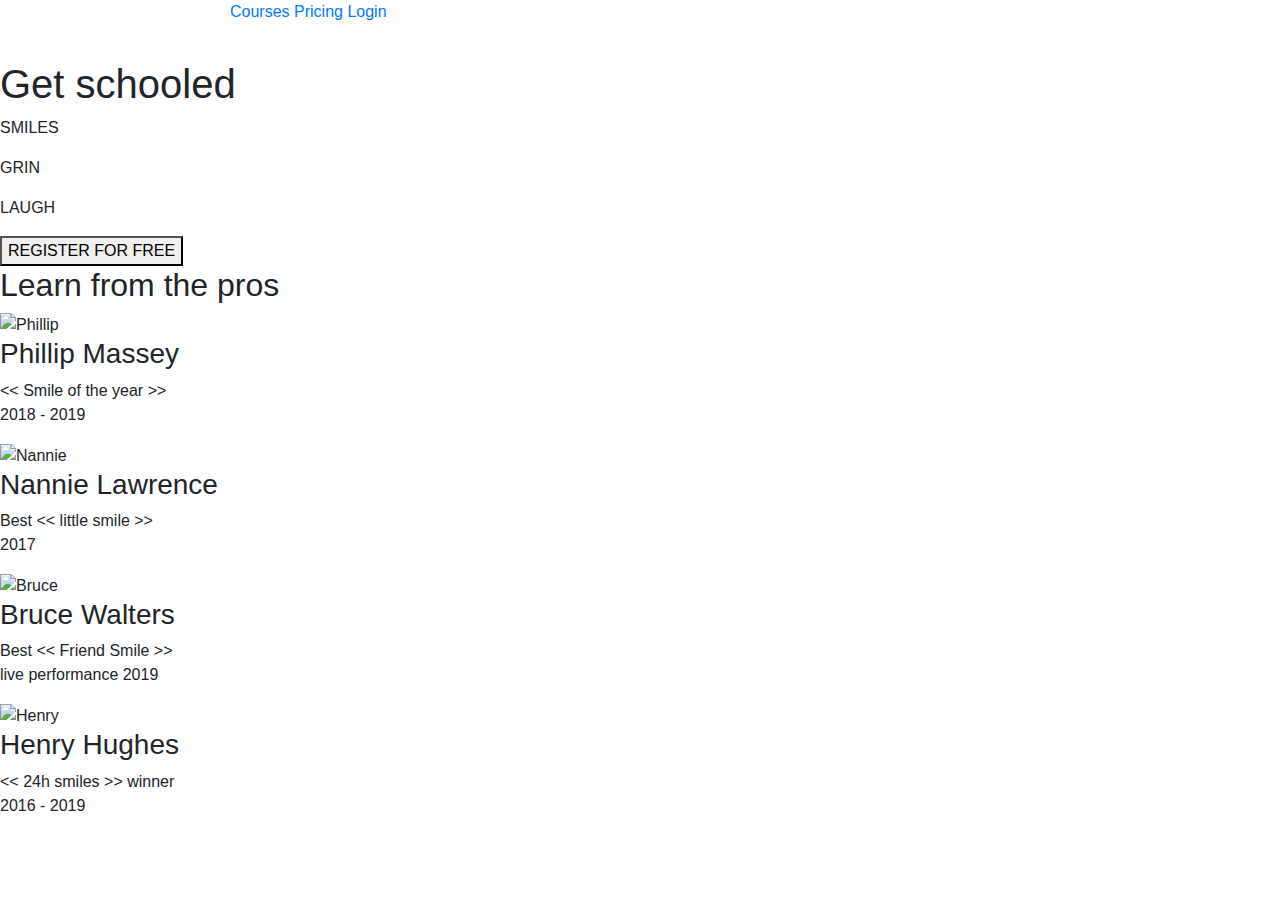
==== 0-homepage.html @ 888e7f95 "Working on homepage-1" ====
<!DOCTYPE html>
<html lang="en">
<head>
    <meta charset="UTF-8">
    <meta name="viewport" content="width=device-width, initial-scale=1.0">

    <!-- CSS import -->
    <link rel="stylesheet" href="styles.css">
    <link href="https://fonts.googleapis.com/css?family=Source+Sans+Pro&display=swap" rel="stylesheet">
    <link rel="stylesheet" href="https://stackpath.bootstrapcdn.com/bootstrap/4.4.1/css/bootstrap.min.css" integrity="sha384-Vkoo8x4CGsO3+Hhxv8T/Q5PaXtkKtu6ug5TOeNV6gBiFeWPGFN9MuhOf23Q9Ifjh" crossorigin="anonymous">
</head>
<body>
    <header>
        <div class="nav">
            <div class="nav1">
            <!-- Link element with an image inside -->
            <a href="#">
                <img src="image/logo.png" alt="LOGO">
            </a>
            </div>

            <!-- Block of 3 link elements -->
            <div class="nav2">
                        <a href="#">Courses</a>
                        <a href="#">Pricing</a>
                        <a href="#">Login</a>
            </div>
        </div>

        <!-- Banner section element -->
        <section>
            <div class="banner">
                <div class="block-1">
                    <h1>Get schooled</h1>
                    <div class="block1-text">
                        <div><p>SMILES</p></div>
                        <div><p>GRIN</p></div>
                        <div><p>LAUGH</p></div>
                    </div>
                    <button class="button1">REGISTER FOR FREE</button>
                </div>

                <!-- Block 2 -->
                <div class="block-2">
                    <h2><span class="purple-text">Learn</span> from the pros</h2>
                </div>
                    <!-- Sub block 1 -->
                <div class="sub-blocks">
                    <div class="sub1">
                        <img src="image/image1.jpeg" alt="Phillip" width="100" height="100">
                        <h3 class="sub-name">Phillip Massey</h3>
                        <p class="sub-p"><< Smile of the year >> 
                            <br>
                        2018 - 2019</p>
                    </div>

                    <!-- sub block 2 -->
                    <div class="sub2">
                        <img src="image/image2.jpeg" alt="Nannie" width="100" height="100">
                        <h3 class="sub-name">Nannie Lawrence</h3>
                        <p class="sub-p">Best << little smile >>
                            <br>
                        2017</p>
                    </div>

                    <!-- sub block 3 -->
                    <div class="sub3">
                        <img src="image/image3.jpeg" alt="Bruce" width="100" height="100">
                        <h3 class="sub-name">Bruce Walters</h3>
                        <p class="sub-p">Best << Friend Smile >> <br>
                        live performance 2019</p>
                    </div>

                    <!-- Sub block 4 -->
                    <div class="sub4">
                        <img src="image/image4.jpeg" alt="Henry" width="100" height="100">
                        <h3 class="sub-name">Henry Hughes</h3>
                        <p class="sub-p"><< 24h smiles >> winner <br>
                        2016 - 2019</p>
                    </div>
                </div>
            </div>
        </section>
    </header>
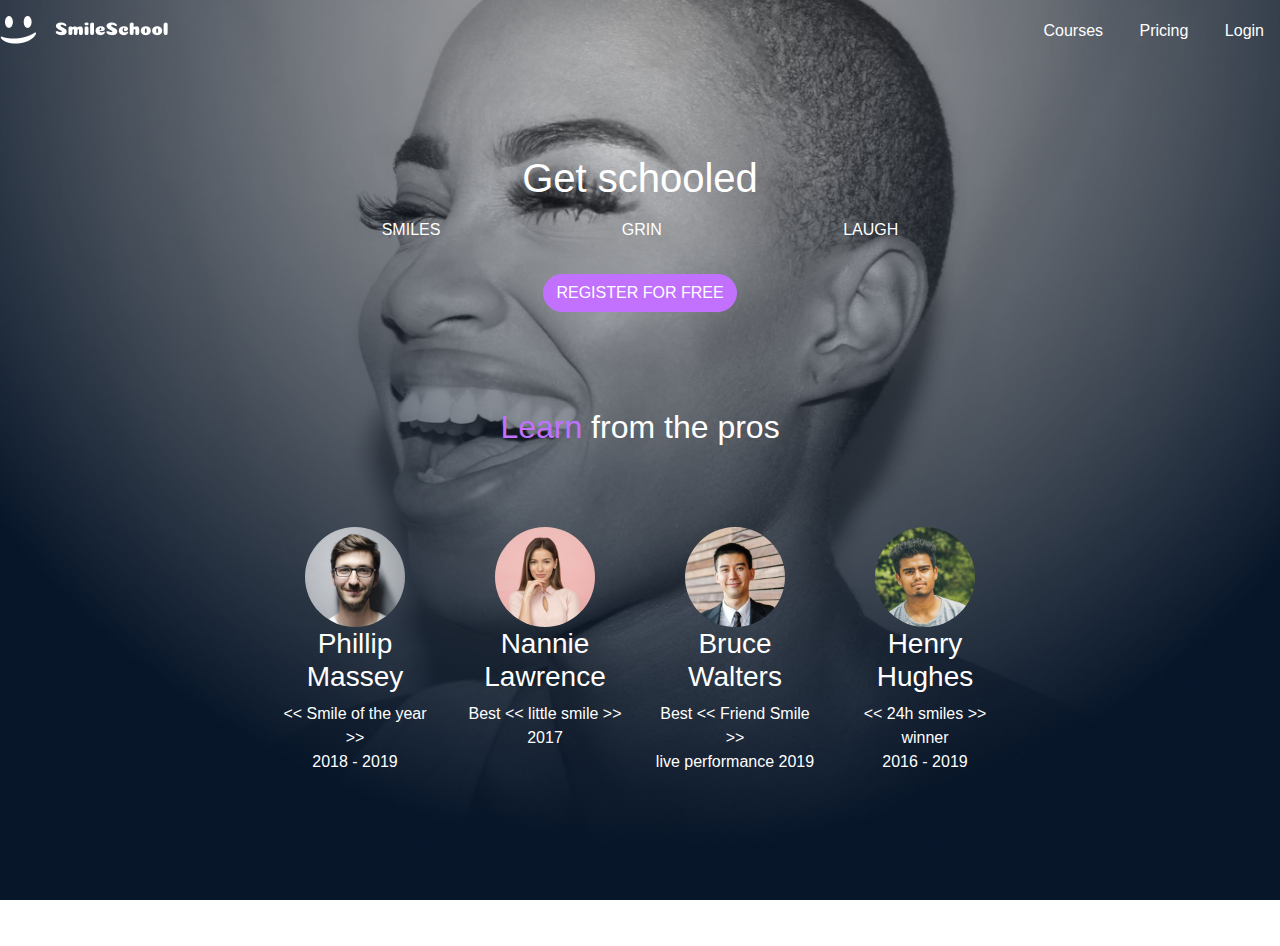
==== commit 102ef2d0: "save changes" ====
--- a/0-homepage.html
+++ b/0-homepage.html
@@ -5,14 +5,15 @@
     <meta name="viewport" content="width=device-width, initial-scale=1.0">
 
     <!-- CSS import -->
-    <link rel="stylesheet" href="styles.css">
     <link href="https://fonts.googleapis.com/css?family=Source+Sans+Pro&display=swap" rel="stylesheet">
     <link rel="stylesheet" href="https://stackpath.bootstrapcdn.com/bootstrap/4.4.1/css/bootstrap.min.css" integrity="sha384-Vkoo8x4CGsO3+Hhxv8T/Q5PaXtkKtu6ug5TOeNV6gBiFeWPGFN9MuhOf23Q9Ifjh" crossorigin="anonymous">
+    <link rel="stylesheet" href="styles.css">
+
 </head>
 <body>
     <header>
-        <div class="nav">
-            <div class="nav1">
+        <div class="row align-items-center pt-3">
+            <div class="col-6 col-md-3">
             <!-- Link element with an image inside -->
             <a href="#">
                 <img src="image/logo.png" alt="LOGO">
@@ -20,34 +21,38 @@
             </div>
 
             <!-- Block of 3 link elements -->
-            <div class="nav2">
-                        <a href="#">Courses</a>
-                        <a href="#">Pricing</a>
-                        <a href="#">Login</a>
+            <div class="col-6 col-md-9 d-none d-md-block text-right text-white">
+                        <a class="mx-3">Courses</a>
+                        <a class="mx-3">Pricing</a>
+                        <a class="mx-3">Login</a>
             </div>
         </div>
 
         <!-- Banner section element -->
-        <section>
-            <div class="banner">
-                <div class="block-1">
-                    <h1>Get schooled</h1>
-                    <div class="block1-text">
-                        <div><p>SMILES</p></div>
-                        <div><p>GRIN</p></div>
-                        <div><p>LAUGH</p></div>
+        <section class="d-flex align-items-center vh-100">
+            <div class="container text-center text-white">
+                <div class="row justify-content-center">
+                    <div class="col-12 col-md-8">
+                        <h1>Get schooled</h1>
+                        <div class="d-flex justify-content-around m-3">
+                            <div><p>SMILES</p></div>
+                            <div><p>GRIN</p></div>
+                            <div><p>LAUGH</p></div>
+                        </div>
+                        <button class="btn btn-primary rounded-pill mb-5">REGISTER FOR FREE</button>
                     </div>
-                    <button class="button1">REGISTER FOR FREE</button>
                 </div>
 
                 <!-- Block 2 -->
-                <div class="block-2">
-                    <h2><span class="purple-text">Learn</span> from the pros</h2>
+                <div class="row justify-content-center mt-5">
+                    <div class="col-12">
+                        <h2><span class="purple-text">Learn</span> from the pros</h2>
+                    </div>
                 </div>
                     <!-- Sub block 1 -->
-                <div class="sub-blocks">
-                    <div class="sub1">
-                        <img src="image/image1.jpeg" alt="Phillip" width="100" height="100">
+                <div class="row justify-content-center my-5 pt-4">
+                    <div class="col-6 col-lg-2 col-md-3 col-sm-6 text-center">
+                        <img src="image/profile_1.jpg" alt="Phillip" class="rounded-circle" width="100" height="100">
                         <h3 class="sub-name">Phillip Massey</h3>
                         <p class="sub-p"><< Smile of the year >> 
                             <br>
@@ -55,8 +60,8 @@
                     </div>
 
                     <!-- sub block 2 -->
-                    <div class="sub2">
-                        <img src="image/image2.jpeg" alt="Nannie" width="100" height="100">
+                    <div class="col-6 col-lg-2 col-md-3 col-sm-6 text-center">
+                        <img src="image/profile_2.jpg" alt="Nannie" class="rounded-circle" width="100" height="100">
                         <h3 class="sub-name">Nannie Lawrence</h3>
                         <p class="sub-p">Best << little smile >>
                             <br>
@@ -64,16 +69,16 @@
                     </div>
 
                     <!-- sub block 3 -->
-                    <div class="sub3">
-                        <img src="image/image3.jpeg" alt="Bruce" width="100" height="100">
+                    <div class="col-6 col-lg-2 col-md-3 col-sm-6 text-center">
+                        <img src="image/profile_3.jpg" alt="Bruce" class="rounded-circle" width="100" height="100">
                         <h3 class="sub-name">Bruce Walters</h3>
                         <p class="sub-p">Best << Friend Smile >> <br>
                         live performance 2019</p>
                     </div>
 
                     <!-- Sub block 4 -->
-                    <div class="sub4">
-                        <img src="image/image4.jpeg" alt="Henry" width="100" height="100">
+                    <div class="col-6 col-lg-2 col-md-3 col-sm-6 text-center">
+                        <img src="image/profile_4.jpg" alt="Henry" class="rounded-circle" width="100" height="100">
                         <h3 class="sub-name">Henry Hughes</h3>
                         <p class="sub-p"><< 24h smiles >> winner <br>
                         2016 - 2019</p>
--- a/styles.css
+++ b/styles.css
@@ -0,0 +1,42 @@
+/* css styling */
+
+.purple-text {
+    color: #C271FF;
+}
+
+header {
+    background-image: url('image/pic_1.jpg');
+    background-size: cover;
+    background-position: center;
+    background-repeat: no-repeat;
+    height: 100vh;
+    width: 100%;
+}
+
+.btn-primary {
+    background-color: #C271FF;
+    border-color: #C271FF;
+}
+
+.btn-primary:hover {
+    opacity: 0.9;
+    background-color: #C271FF;
+    border-color: #C271FF;
+}
+
+/* Custom styles for medium devices */
+@media (min-width: 768px) {
+
+}
+
+/* Custom styles for moblie devices */
+@media (min-width: 576px) {
+}
+
+/* Custom styles for desktop devices */
+@media (min-width: 992px) {
+}
+
+.footerbg {
+    background-color: #071629;
+}